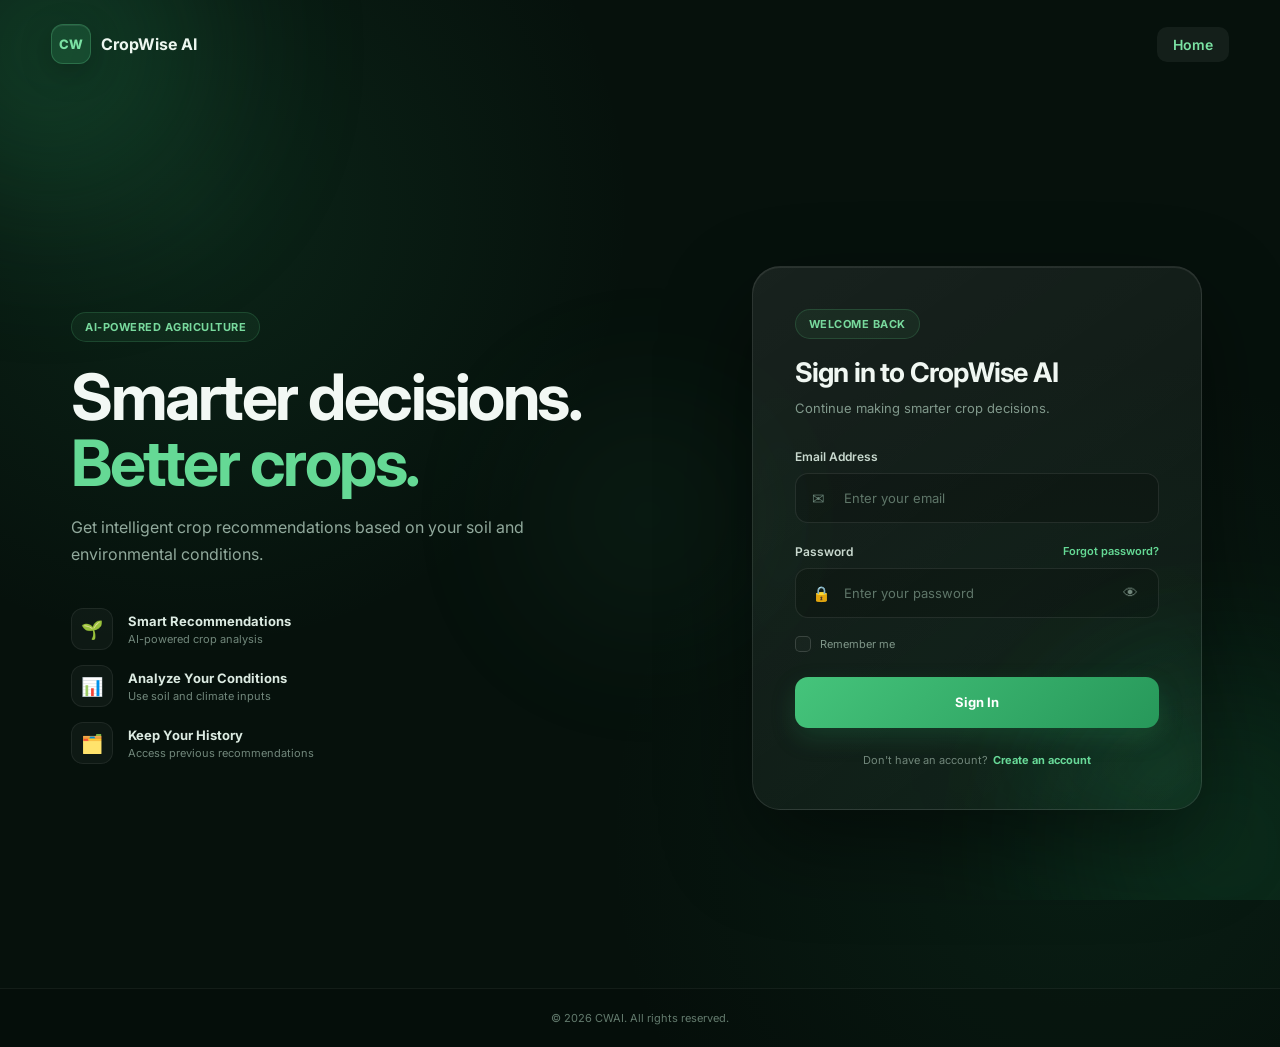
==== frontend/login.html @ 913f3cd7 "Initial commit - CropWise AI" ====
<!DOCTYPE html>
<html lang="en">
<head>
    <meta charset="UTF-8">
    <meta name="viewport" content="width=device-width, initial-scale=1.0">

    <title>Login | CropWise AI</title>

    <link rel="stylesheet" href="css/style.css">
    <link rel="stylesheet" href="css/auth.css">
</head>

<body class="auth-page">

    <!-- Background Effects -->
    <div class="auth-background">
        <div class="auth-glow glow-one"></div>
        <div class="auth-glow glow-two"></div>
        <div class="auth-glow glow-three"></div>
    </div>


    <!-- Header -->
    <header class="auth-navbar">

        <a href="index.html" class="auth-nav-logo">
            <span class="logo-mark">CW</span>
            <span>CropWise AI</span>
        </a>

        <nav class="auth-nav-links">
            <a href="index.html" class="active">Home</a>
        </nav>

    </header>


    <!-- Main Authentication Area -->
    <main class="auth-container">

        <!-- Left Information -->
        <section class="auth-info">

            <div class="auth-info-content">

                <span class="auth-badge">
                    AI-Powered Agriculture
                </span>

                <h1>
                    Smarter decisions.
                    <span>Better crops.</span>
                </h1>

                <p>
                    Get intelligent crop recommendations based on your
                    soil and environmental conditions.
                </p>


                <!-- Highlights -->
                <div class="auth-highlights">

                    <div class="highlight-item">

                        <span class="highlight-icon">🌱</span>

                        <div>
                            <strong>Smart Recommendations</strong>
                            <small>AI-powered crop analysis</small>
                        </div>

                    </div>


                    <div class="highlight-item">

                        <span class="highlight-icon">📊</span>

                        <div>
                            <strong>Analyze Your Conditions</strong>
                            <small>Use soil and climate inputs</small>
                        </div>

                    </div>


                    <div class="highlight-item">

                        <span class="highlight-icon">🗂️</span>

                        <div>
                            <strong>Keep Your History</strong>
                            <small>Access previous recommendations</small>
                        </div>

                    </div>

                </div>

            </div>

        </section>


        <!-- Login Card -->
        <section class="auth-card-wrapper">

            <div class="auth-card">

                <!-- Card Header -->
                <div class="auth-card-header">

                    <div class="mobile-logo">
                        <span class="logo-mark">CW</span>
                    </div>

                    <span class="form-badge">
                        Welcome Back
                    </span>

                    <h2>
                        Sign in to CropWise AI
                    </h2>

                    <p>
                        Continue making smarter crop decisions.
                    </p>

                </div>


                <!-- Login Form -->
                <form id="loginForm" class="auth-form">

                    <!-- Email -->
                    <div class="form-group">

                        <label for="email">
                            Email Address
                        </label>

                        <div class="input-wrapper">

                            <span class="input-icon">✉</span>

                            <input
                                type="email"
                                id="email"
                                name="email"
                                placeholder="Enter your email"
                                autocomplete="email"
                                required
                            >

                        </div>

                    </div>


                    <!-- Password -->
                    <div class="form-group">

                        <div class="label-row">

                            <label for="password">
                                Password
                            </label>

                            <a href="#" class="forgot-link">
                                Forgot password?
                            </a>

                        </div>

                        <div class="input-wrapper">

                            <span class="input-icon">🔒</span>

                            <input
                                type="password"
                                id="password"
                                name="password"
                                placeholder="Enter your password"
                                autocomplete="current-password"
                                required
                            >

                            <!-- Show / Hide Password -->
                            <button
                                type="button"
                                class="password-toggle"
                                id="togglePassword"
                                aria-label="Show password"
                                title="Show password"
                            >
                                👁
                            </button>

                        </div>

                    </div>


                    <!-- Remember Me -->
                    <div class="form-options">

                        <label class="remember-me">

                            <input
                                type="checkbox"
                                id="rememberMe"
                            >

                            <span class="custom-checkbox"></span>

                            <span>Remember me</span>

                        </label>

                    </div>


                    <!-- Login Error -->
                    <div
                        id="loginError"
                        class="form-message error-message"
                        hidden
                    ></div>


                    <!-- Sign In -->
                    <button
                        type="submit"
                        class="auth-submit"
                        id="loginButton"
                    >
                        <span class="button-text">
                            Sign In
                        </span>

                        <span
                            class="button-loader"
                            hidden
                        ></span>
                    </button>

                </form>


                <!-- Register -->
                <div class="auth-switch">

                    <span>
                        Don't have an account?
                    </span>

                    <a href="register.html">
                        Create an account
                    </a>

                </div>

            </div>

        </section>

    </main>


    <!-- Website Footer -->
    <footer class="site-footer">
        <p>© 2026 CWAI. All rights reserved.</p>
    </footer>


    <!-- JavaScript -->
    <script src="js/config.js"></script>
    <script src="js/api.js"></script>
    <script src="js/utils.js"></script>
    <script src="js/login.js"></script>

</body>
</html>
---- frontend/css/style.css ----
@import url('https://fonts.googleapis.com/css2?family=Inter:wght@400;500;600;700;800&display=swap');

:root {
    --bg: #050b08;
    --bg-soft: #09120d;

    --glass: rgba(255, 255, 255, 0.045);
    --glass-hover: rgba(255, 255, 255, 0.075);
    --glass-border: rgba(255, 255, 255, 0.09);

    --text: #f1f7f3;
    --muted: #94a39a;
    --muted-light: #b7c3bb;

    --green: #57e88d;
    --green-bright: #70f3a0;
    --green-dark: #20b968;
    --green-soft: rgba(87, 232, 141, 0.10);

    --radius: 24px;
}


/* ================= RESET ================= */

* {
    margin: 0;
    padding: 0;
    box-sizing: border-box;
}

html {
    scroll-behavior: smooth;
}

body {
    font-family: "Inter", sans-serif;
    background:
        radial-gradient(
            circle at 10% 10%,
            rgba(55, 190, 105, 0.08),
            transparent 28%
        ),
        radial-gradient(
            circle at 90% 25%,
            rgba(53, 111, 255, 0.035),
            transparent 28%
        ),
        linear-gradient(
            180deg,
            #050b08 0%,
            #07100b 50%,
            #050b08 100%
        );

    color: var(--text);
    min-height: 100vh;
    overflow-x: hidden;
}

a {
    text-decoration: none;
    color: inherit;
}

button,
input,
textarea,
select {
    font-family: inherit;
}


/* ================= BACKGROUND ================= */

.background-glow {
    position: fixed;

    width: 500px;
    height: 500px;

    border-radius: 50%;

    filter: blur(140px);

    opacity: 0.11;

    pointer-events: none;

    z-index: -1;
}

.glow-one {
    background: var(--green);

    top: -250px;
    left: -200px;
}

.glow-two {
    background: #236cff;

    right: -250px;
    bottom: -300px;
}


/* ================= NAVBAR ================= */

.navbar {
    width: min(1250px, calc(100% - 40px));

    margin: 20px auto;

    padding: 13px 16px;

    display: flex;
    align-items: center;
    justify-content: space-between;

    border: 1px solid var(--glass-border);
    border-radius: 18px;

    background: rgba(255, 255, 255, 0.035);

    backdrop-filter: blur(24px);
    -webkit-backdrop-filter: blur(24px);

    position: sticky;
    top: 15px;

    z-index: 100;
}

.brand {
    display: flex;
    align-items: center;
    gap: 10px;

    flex-shrink: 0;
}

.brand-icon {
    width: 38px;
    height: 38px;

    display: grid;
    place-items: center;

    border-radius: 12px;

    background:
        linear-gradient(
            135deg,
            var(--green-bright),
            var(--green-dark)
        );

    color: #041008;

    font-size: 11px;
    font-weight: 800;

    box-shadow:
        0 0 25px rgba(87, 232, 141, 0.15);
}

.brand-text {
    display: flex;
    align-items: baseline;
    gap: 4px;

    font-size: 15px;
    font-weight: 700;
}

.brand-text small {
    color: var(--green);

    font-size: 10px;
}

.nav-links {
    display: flex;
    align-items: center;
    gap: 24px;
}

.nav-links a {
    color: var(--muted);

    font-size: 14px;
    font-weight: 600;

    transition: 0.25s;
}

.nav-links a:hover {
    color: var(--text);
}

.nav-actions {
    display: flex;
    align-items: center;
    gap: 8px;
}
.nav-links {
    display: flex;
    align-items: center;
    gap: 28px;
}

/* ================= BUTTONS ================= */

.btn {
    display: inline-flex;
    align-items: center;
    justify-content: center;
    gap: 8px;

    padding: 11px 17px;

    border-radius: 12px;

    font-size: 12px;
    font-weight: 600;

    transition:
        transform 0.25s ease,
        box-shadow 0.25s ease,
        background 0.25s ease;
}

.btn:hover {
    transform: translateY(-2px);
}

.btn-primary {
    color: #041008;

    background:
        linear-gradient(
            135deg,
            var(--green-bright),
            var(--green-dark)
        );

    box-shadow:
        0 12px 35px rgba(87, 232, 141, 0.13);
}

.btn-primary:hover {
    box-shadow:
        0 16px 45px rgba(87, 232, 141, 0.23);
}

.btn-outline,
.btn-glass {
    border: 1px solid var(--glass-border);

    background: rgba(255, 255, 255, 0.035);
}

.btn-outline:hover,
.btn-glass:hover {
    background: rgba(255, 255, 255, 0.075);
}

.btn-large {
    padding: 14px 20px;
}


/* ================= HERO ================= */

.hero {
    width: min(1250px, calc(100% - 40px));

    min-height: 720px;

    margin: 0 auto;

    display: grid;

    grid-template-columns: 1fr 0.9fr;

    align-items: center;

    gap: 70px;
}

.hero-content {
    padding: 70px 0;
}

.badge {
    display: inline-flex;
    align-items: center;
    gap: 9px;

    padding: 8px 13px;

    border: 1px solid rgba(87, 232, 141, 0.18);

    background: var(--green-soft);

    border-radius: 50px;

    color: #bce8cb;

    font-size: 10px;
    font-weight: 600;

    margin-bottom: 25px;
}

.badge-dot,
.status-dot {
    width: 7px;
    height: 7px;

    border-radius: 50%;

    background: var(--green);

    box-shadow:
        0 0 13px var(--green);
}

.hero h1 {
    max-width: 730px;

    font-size: clamp(48px, 6vw, 76px);

    line-height: 0.99;

    letter-spacing: -4px;

    font-weight: 800;
}

.hero h1 span {
    display: block;

    color: var(--green);
}

.hero-description {
    max-width: 600px;

    margin-top: 27px;

    color: var(--muted);

    font-size: 15px;

    line-height: 1.8;
}

.hero-actions {
    display: flex;
    gap: 12px;

    margin-top: 31px;
}

.hero-trust {
    display: flex;
    align-items: center;
    gap: 28px;

    margin-top: 45px;
}

.trust-item {
    display: flex;
    align-items: center;
    gap: 9px;
}

.trust-icon {
    width: 31px;
    height: 31px;

    display: grid;
    place-items: center;

    border-radius: 10px;

    background: var(--green-soft);

    color: var(--green);

    font-size: 13px;
}

.trust-item strong,
.trust-item small {
    display: block;
}

.trust-item strong {
    font-size: 10px;
}

.trust-item small {
    margin-top: 3px;

    color: var(--muted);

    font-size: 8px;
}


/* ================= HERO VISUAL ================= */

.hero-visual {
    min-height: 520px;

    display: grid;
    place-items: center;

    position: relative;
}

.prediction-card {
    width: min(455px, 100%);

    padding: 27px;

    border: 1px solid rgba(255, 255, 255, 0.12);

    border-radius: 29px;

    background:
        linear-gradient(
            145deg,
            rgba(255, 255, 255, 0.09),
            rgba(255, 255, 255, 0.025)
        );

    backdrop-filter: blur(30px);
    -webkit-backdrop-filter: blur(30px);

    box-shadow:
        0 35px 100px rgba(0, 0, 0, 0.35),
        inset 0 1px 0 rgba(255, 255, 255, 0.08);

    position: relative;

    z-index: 3;
}

.card-top {
    display: flex;
    justify-content: space-between;
    align-items: flex-start;
}

.card-label {
    color: var(--green);

    font-size: 9px;
    font-weight: 700;

    letter-spacing: 1.4px;
}

.card-top h3 {
    margin-top: 7px;

    font-size: 17px;
}

.ai-icon {
    width: 40px;
    height: 40px;

    display: grid;
    place-items: center;

    border-radius: 13px;

    background: var(--green-soft);

    color: var(--green);

    font-size: 18px;
}


/* ANALYSIS STATUS */

.analysis-status {
    display: flex;
    align-items: center;
    gap: 13px;

    margin-top: 28px;

    padding: 15px;

    border: 1px solid var(--glass-border);

    border-radius: 16px;

    background: rgba(0, 0, 0, 0.13);
}

.status-ring {
    width: 43px;
    height: 43px;

    display: grid;
    place-items: center;

    border-radius: 50%;

    border: 1px solid rgba(87, 232, 141, 0.35);

    color: var(--green);

    font-size: 9px;
    font-weight: 700;

    box-shadow:
        0 0 20px rgba(87, 232, 141, 0.08);
}

.analysis-status strong,
.analysis-status span {
    display: block;
}

.analysis-status strong {
    font-size: 11px;
}

.analysis-status span {
    margin-top: 4px;

    color: var(--muted);

    font-size: 8px;
}


/* ANALYSIS BARS */

.analysis-bars {
    margin-top: 15px;
}

.analysis-row {
    margin-top: 11px;
}

.analysis-row > div:first-child {
    display: flex;
    justify-content: space-between;
    margin-bottom: 6px;
}

.analysis-row span {
    color: var(--muted);
    font-size: 8px;
}

.analysis-row strong {
    color: var(--muted-light);
    font-size: 8px;
}

.analysis-progress {
    width: 100%;
    height: 4px;

    overflow: hidden;

    border-radius: 10px;

    background: rgba(255, 255, 255, 0.06);
}

.analysis-progress span {
    display: block;

    height: 100%;

    border-radius: inherit;

    background:
        linear-gradient(
            90deg,
            var(--green-dark),
            var(--green-bright)
        );
}


/* RECOMMENDATION */

.recommendation-preview {
    margin-top: 20px;

    padding: 18px;

    border: 1px solid rgba(87, 232, 141, 0.13);

    border-radius: 18px;

    background:
        linear-gradient(
            135deg,
            rgba(87, 232, 141, 0.07),
            rgba(255, 255, 255, 0.025)
        );
}

.preview-label {
    color: var(--muted);

    font-size: 8px;
    text-transform: uppercase;

    letter-spacing: 1px;
}

.preview-main {
    display: grid;

    grid-template-columns: auto 1fr auto;

    align-items: center;

    gap: 13px;

    margin-top: 12px;
}

.crop-symbol {
    width: 48px;
    height: 48px;

    display: grid;
    place-items: center;

    border-radius: 14px;

    background: rgba(87, 232, 141, 0.09);

    font-size: 23px;
}

.preview-main span {
    color: var(--muted);

    font-size: 8px;
}

.preview-main h2 {
    margin-top: 4px;

    font-size: 21px;
}

.confidence {
    text-align: right;
}

.confidence strong {
    display: block;

    color: var(--green);

    font-size: 12px;
}

.confidence span {
    font-size: 8px;
}

.prediction-footer {
    display: flex;
    align-items: center;
    gap: 8px;

    margin-top: 18px;

    color: var(--muted);

    font-size: 8px;
}


/* ORBS */

.orb {
    position: absolute;

    border-radius: 50%;

    border: 1px solid rgba(87, 232, 141, 0.10);
}

.orb-one {
    width: 370px;
    height: 370px;

    background: rgba(87, 232, 141, 0.025);
}

.orb-two {
    width: 260px;
    height: 260px;

    background: rgba(87, 232, 141, 0.02);

    transform: translate(110px, 90px);
}


/* ================= VALUE STRIP ================= */

.value-strip {
    width: min(1250px, calc(100% - 40px));

    margin: 10px auto 100px;

    padding: 22px;

    display: grid;

    grid-template-columns: repeat(3, 1fr);

    gap: 10px;

    border: 1px solid var(--glass-border);

    border-radius: 23px;

    background: var(--glass);

    backdrop-filter: blur(20px);
}

.value-item {
    display: flex;
    align-items: center;
    gap: 13px;

    padding: 8px 15px;
}

.value-icon {
    font-size: 21px;
}

.value-item strong,
.value-item small {
    display: block;
}

.value-item strong {
    font-size: 11px;
}

.value-item small {
    margin-top: 4px;

    color: var(--muted);

    font-size: 8px;
    line-height: 1.5;
}


/* ================= SECTIONS ================= */

.section {
    width: min(1150px, calc(100% - 40px));

    margin: 120px auto;
}

.section-heading {
    max-width: 720px;

    margin-bottom: 45px;
}

.section-heading.centered {
    margin-left: auto;
    margin-right: auto;

    text-align: center;
}

.section-tag {
    color: var(--green);

    font-size: 9px;
    font-weight: 700;

    letter-spacing: 1.8px;
}

.section-heading h2,
.problem-content h2,
.why-content h2 {
    margin-top: 13px;

    font-size: clamp(32px, 4vw, 49px);

    line-height: 1.08;

    letter-spacing: -2.4px;
}

.section-heading h2 span,
.problem-content h2 span,
.why-content h2 span,
.about-content h2 span,
.final-cta h2 span {
    color: var(--green);
}

.section-heading p {
    margin-top: 16px;

    color: var(--muted);

    font-size: 13px;

    line-height: 1.75;
}


/* ================= PROBLEM ================= */

.problem-section {
    display: grid;

    grid-template-columns: 1fr 0.85fr;

    align-items: center;

    gap: 90px;
}

.problem-content p {
    max-width: 600px;

    margin-top: 18px;

    color: var(--muted);

    font-size: 13px;

    line-height: 1.8;
}

.problem-card {
    padding: 12px;

    border: 1px solid var(--glass-border);

    border-radius: 25px;

    background: var(--glass);

    backdrop-filter: blur(20px);
}

.factor {
    display: flex;
    align-items: center;
    gap: 15px;

    padding: 17px;

    border-radius: 16px;

    transition: 0.25s;
}

.factor:hover {
    background: rgba(255, 255, 255, 0.045);
}

.factor > span {
    width: 38px;
    height: 38px;

    display: grid;
    place-items: center;

    border-radius: 11px;

    background: var(--green-soft);

    color: var(--green);

    font-size: 9px;
    font-weight: 700;
}

.factor strong,
.factor small {
    display: block;
}

.factor strong {
    font-size: 11px;
}

.factor small {
    margin-top: 4px;

    color: var(--muted);

    font-size: 8px;
}


/* ================= FEATURES ================= */

.features-grid {
    display: grid;

    grid-template-columns: repeat(3, 1fr);

    gap: 13px;
}

.feature-card {
    padding: 27px;

    min-height: 255px;

    display: flex;
    flex-direction: column;

    border: 1px solid var(--glass-border);

    border-radius: var(--radius);

    background: var(--glass);

    backdrop-filter: blur(20px);

    transition:
        transform 0.3s,
        border-color 0.3s,
        background 0.3s;
}

.feature-card:hover {
    transform: translateY(-7px);

    border-color: rgba(87, 232, 141, 0.20);

    background: var(--glass-hover);
}

.feature-icon {
    width: 45px;
    height: 45px;

    display: grid;
    place-items: center;

    border-radius: 14px;

    background: var(--green-soft);

    color: var(--green);

    font-size: 18px;

    margin-bottom: 23px;
}

.feature-card h3 {
    font-size: 14px;
}

.feature-card p {
    margin-top: 10px;

    color: var(--muted);

    font-size: 11px;

    line-height: 1.7;
}

.feature-link {
    margin-top: auto;
    padding-top: 20px;

    color: var(--green);

    font-size: 9px;
    font-weight: 600;
}


/* ================= WORKFLOW ================= */

.workflow {
    padding: 28px;

    border: 1px solid var(--glass-border);

    border-radius: 27px;

    background: var(--glass);

    backdrop-filter: blur(20px);
}

.workflow-step {
    display: flex;
    align-items: center;
    gap: 20px;

    padding: 17px;
}

.step-number {
    min-width: 51px;
    height: 51px;

    display: grid;
    place-items: center;

    border-radius: 15px;

    background: var(--green-soft);

    color: var(--green);

    font-size: 10px;
    font-weight: 700;
}

.workflow-step h3 {
    font-size: 13px;
}

.workflow-step p {
    margin-top: 5px;

    color: var(--muted);

    font-size: 10px;
}

.workflow-line {
    width: 1px;
    height: 24px;

    margin-left: 42px;

    background: rgba(87, 232, 141, 0.15);
}


/* ================= WHY CROPWISE ================= */

.why-section {
    display: grid;

    grid-template-columns: 0.9fr 1fr;

    align-items: center;

    gap: 80px;
}

.why-visual {
    min-height: 440px;

    position: relative;

    display: grid;

    place-items: center;
}

.why-center {
    width: 210px;
    height: 210px;

    display: flex;
    flex-direction: column;

    align-items: center;
    justify-content: center;

    border-radius: 50%;

    border: 1px solid rgba(87, 232, 141, 0.16);

    background:
        radial-gradient(
            circle,
            rgba(87, 232, 141, 0.08),
            rgba(255, 255, 255, 0.02)
        );

    box-shadow:
        0 0 80px rgba(87, 232, 141, 0.06);
}

.center-logo {
    width: 70px;
    height: 70px;

    display: grid;
    place-items: center;

    border-radius: 22px;

    background:
        linear-gradient(
            135deg,
            var(--green-bright),
            var(--green-dark)
        );

    color: #041008;

    font-size: 17px;
    font-weight: 800;
}

.why-center > span {
    margin-top: 13px;

    color: var(--muted);

    font-size: 8px;
    letter-spacing: 2px;
}

.center-orbit {
    position: absolute;

    width: 300px;
    height: 300px;

    border-radius: 50%;

    border: 1px dashed rgba(87, 232, 141, 0.12);
}

.floating-card {
    position: absolute;

    display: flex;
    align-items: center;
    gap: 10px;

    padding: 13px;

    border: 1px solid var(--glass-border);

    border-radius: 15px;

    background: rgba(255, 255, 255, 0.045);

    backdrop-filter: blur(20px);
}

.floating-card > span {
    width: 31px;
    height: 31px;

    display: grid;
    place-items: center;

    border-radius: 10px;

    background: var(--green-soft);

    color: var(--green);

    font-size: 12px;
}

.floating-card strong,
.floating-card small {
    display: block;
}

.floating-card strong {
    font-size: 9px;
}

.floating-card small {
    margin-top: 3px;

    color: var(--muted);

    font-size: 7px;
}

.card-a {
    top: 35px;
    left: 0;
}

.card-b {
    right: 0;
    bottom: 45px;
}

.why-content > p {
    max-width: 560px;

    margin-top: 18px;

    color: var(--muted);

    font-size: 13px;

    line-height: 1.8;
}

.why-list {
    margin-top: 30px;
}

.why-item {
    display: flex;

    gap: 13px;

    margin-top: 20px;
}

.why-check {
    width: 24px;
    height: 24px;

    flex-shrink: 0;

    display: grid;
    place-items: center;

    border-radius: 8px;

    background: var(--green-soft);

    color: var(--green);

    font-size: 10px;
}

.why-item strong {
    font-size: 11px;
}

.why-item p {
    margin-top: 5px;

    color: var(--muted);

    font-size: 9px;

    line-height: 1.6;
}


/* ================= CROP SECTION ================= */

.crop-cloud {
    display: flex;

    flex-wrap: wrap;

    justify-content: center;

    gap: 10px;

    max-width: 900px;

    margin: auto;
}

.crop-cloud span {
    padding: 12px 17px;

    border: 1px solid var(--glass-border);

    border-radius: 50px;

    background: var(--glass);

    color: var(--muted-light);

    font-size: 10px;

    transition: 0.25s;
}

.crop-cloud span:hover {
    color: var(--green);

    border-color: rgba(87, 232, 141, 0.25);

    background: var(--green-soft);

    transform: translateY(-2px);
}


/* ================= ABOUT ================= */

.about-section {
    width: min(1150px, calc(100% - 40px));

    margin: 130px auto;
}

.about-card {
    display: flex;

    align-items: center;

    justify-content: space-between;

    gap: 50px;

    padding: 50px;

    border: 1px solid var(--glass-border);

    border-radius: 30px;

    background:
        radial-gradient(
            circle at 80% 50%,
            rgba(87, 232, 141, 0.08),
            transparent 35%
        ),
        var(--glass);

    backdrop-filter: blur(25px);
}

.about-content {
    max-width: 750px;
}

.about-content h2 {
    margin-top: 12px;

    font-size: clamp(30px, 4vw, 45px);

    line-height: 1.1;

    letter-spacing: -2px;
}

.about-content p {
    margin-top: 17px;

    color: var(--muted);

    font-size: 12px;

    line-height: 1.8;
}

.about-actions {
    display: flex;

    flex-direction: column;

    align-items: center;

    gap: 13px;

    flex-shrink: 0;
}

.text-link {
    color: var(--muted);

    font-size: 9px;

    transition: 0.25s;
}

.text-link:hover {
    color: var(--green);
}


/* ================= FINAL CTA ================= */

.final-cta {
    width: min(1000px, calc(100% - 40px));

    margin: 140px auto 120px;

    padding: 75px 40px;

    text-align: center;

    border: 1px solid rgba(87, 232, 141, 0.13);

    border-radius: 32px;

    background:
        radial-gradient(
            circle at 50% 0%,
            rgba(87, 232, 141, 0.12),
            transparent 45%
        ),
        rgba(255, 255, 255, 0.035);

    position: relative;

    overflow: hidden;
}

.final-cta h2 {
    max-width: 750px;

    margin: 15px auto 0;

    font-size: clamp(35px, 5vw, 54px);

    line-height: 1.05;

    letter-spacing: -2.5px;
}

.final-cta p {
    max-width: 550px;

    margin: 18px auto 28px;

    color: var(--muted);

    font-size: 12px;

    line-height: 1.7;
}


/* ================= FOOTER ================= */

.footer {
    width: min(1250px, calc(100% - 40px));

    margin: auto;

    padding: 35px 0 45px;

    border-top: 1px solid var(--glass-border);

    display: grid;

    grid-template-columns: 1fr auto 1fr;

    align-items: center;

    gap: 25px;
}

.footer-brand {
    display: flex;

    align-items: center;

    gap: 10px;
}

.footer-brand strong,
.footer-brand span {
    display: block;
}

.footer-brand strong {
    font-size: 12px;
}

.footer-brand span {
    margin-top: 3px;

    color: var(--muted);

    font-size: 8px;
}

.footer-links {
    display: flex;

    gap: 20px;
}

.footer-links a {
    color: var(--muted);

    font-size: 9px;

    transition: 0.25s;
}

.footer-links a:hover {
    color: var(--green);
}

.footer > p {
    text-align: right;

    color: var(--muted);

    font-size: 8px;
}


/* ================= RESPONSIVE ================= */

@media (max-width: 1050px) {

    .nav-links {
        gap: 13px;
    }

    .hero {
        gap: 35px;
    }

    .hero h1 {
        font-size: 58px;
    }

    .features-grid {
        grid-template-columns: repeat(2, 1fr);
    }

    .why-section,
    .problem-section {
        gap: 45px;
    }

}


@media (max-width: 850px) {

    .nav-links {
        display: none;
    }

    .hero,
    .problem-section,
    .why-section {
        grid-template-columns: 1fr;
    }

    .hero {
        padding-top: 50px;
    }

    .hero-content {
        padding: 30px 0 10px;
    }

    .hero-visual {
        min-height: 480px;
    }

    .problem-card {
        max-width: 600px;
    }

    .why-visual {
        order: 2;
    }

    .why-content {
        order: 1;
    }

    .about-card {
        flex-direction: column;
        align-items: flex-start;
    }

    .footer {
        grid-template-columns: 1fr;
    }

    .footer-links {
        flex-wrap: wrap;
    }

    .footer > p {
        text-align: left;
    }

}


@media (max-width: 600px) {

    .navbar {
        width: calc(100% - 24px);
    }

    .nav-actions .btn-outline {
        display: none;
    }

    .hero,
    .section,
    .about-section,
    .value-strip,
    .final-cta {
        width: calc(100% - 24px);
    }

    .hero {
        min-height: auto;
    }

    .hero h1 {
        font-size: 47px;

        letter-spacing: -2.5px;
    }

    .hero-actions {
        flex-direction: column;
    }

    .hero-actions .btn {
        width: 100%;
    }

    .hero-trust {
        flex-direction: column;

        align-items: flex-start;

        gap: 14px;
    }

    .value-strip {
        grid-template-columns: 1fr;

        margin-top: 60px;
    }

    .features-grid {
        grid-template-columns: 1fr;
    }

    .prediction-card {
        padding: 20px;
    }

    .preview-main {
        grid-template-columns: auto 1fr;
    }

    .confidence {
        grid-column: 2;

        text-align: left;
    }

    .workflow {
        padding: 15px;
    }

    .about-card {
        padding: 30px;
    }

    .final-cta {
        padding: 55px 25px;
    }

    .footer {
        width: calc(100% - 24px);
    }

}
/* =========================================
   Website Footer
   ========================================= */

.site-footer {
    width: 100%;
    padding: 22px 20px;

    text-align: center;

    color: #637a6d;
    font-size: 11px;

    border-top: 1px solid rgba(255, 255, 255, 0.06);

    background: rgba(0, 0, 0, 0.12);
}

.site-footer p {
    margin: 0;
}
/* =========================================================
   GLOBAL SMOOTH EXPERIENCE
   CropWise AI
   ========================================================= */

/* Smooth scrolling */
html {
    scroll-behavior: smooth;
}

/* Prevent horizontal overflow caused by animations */
html,
body {
    overflow-x: hidden;
}

/* =========================================================
   PAGE TRANSITION
   ========================================================= */

/* =========================================
   GLOBAL PAGE TRANSITION
   ========================================= */

body {
    animation: pageFadeIn 0.55s ease-out both;
}

@keyframes pageFadeIn {
    from {
        opacity: 0;
    }

    to {
        opacity: 1;
    }
}


/* =========================================
   LANDING PAGE FIXED NAVBAR
   ========================================= */

body.landing-page .navbar {
    position: fixed !important;
    top: 0 !important;
    left: 0 !important;
    right: 0 !important;

    width: 100% !important;
    max-width: none !important;

    margin: 0 !important;

    z-index: 999999 !important;

    transform: none !important;
}


/* Keep hero content below fixed navbar */

body.landing-page main {
    position: relative;
}


/* =========================================
   MOBILE
   ========================================= */

@media (max-width: 900px) {
    body.landing-page .navbar {
        position: fixed !important;
        top: 0 !important;
        left: 0 !important;
        right: 0 !important;
    }
}

/* =========================================================
   NAVIGATION LINKS
   ========================================================= */

a {
    transition:
        color 0.25s ease,
        background-color 0.25s ease,
        border-color 0.25s ease,
        box-shadow 0.25s ease,
        transform 0.25s ease;
}

/* =========================================================
   BUTTONS
   ========================================================= */

button,
.btn,
.button,
.cta-button,
.dashboard-logout,
.auth-button,
.mobile-menu-button {
    transition:
        transform 0.22s ease,
        box-shadow 0.25s ease,
        background-color 0.25s ease,
        border-color 0.25s ease,
        opacity 0.25s ease;
}

button:hover,
.btn:hover,
.button:hover,
.cta-button:hover,
.auth-button:hover {
    transform: translateY(-2px);
}

button:active,
.btn:active,
.button:active,
.cta-button:active,
.auth-button:active {
    transform: translateY(0) scale(0.97);
}

/* =========================================================
   CARDS / GLASS PANELS
   ========================================================= */

.glass-card,
.feature-card,
.info-card,
.summary-card,
.history-card,
.profile-card,
.auth-card,
.result-card,
.recommend-card {
    transition:
        transform 0.35s ease,
        box-shadow 0.35s ease,
        border-color 0.35s ease,
        background-color 0.35s ease;
}

/* =========================================================
   FORM INPUTS
   ========================================================= */

input,
textarea,
select {
    transition:
        border-color 0.25s ease,
        box-shadow 0.25s ease,
        background-color 0.25s ease,
        transform 0.2s ease;
}

input:focus,
textarea:focus,
select:focus {
    transform: translateY(-1px);
}

/* =========================================================
   IMAGES
   ========================================================= */

img {
    transition:
        opacity 0.35s ease,
        transform 0.35s ease;
}

/* =========================================================
   NAVBAR
   ========================================================= */

.auth-navbar,
.dashboard-navbar {
    transition:
        background-color 0.3s ease,
        border-color 0.3s ease,
        box-shadow 0.3s ease;
}

/* =========================================================
   SECTIONS
   ========================================================= */

section {
    scroll-margin-top: 90px;
}

/* =========================================================
   SELECTION
   ========================================================= */

::selection {
    background: rgba(92, 180, 120, 0.28);
    color: #ffffff;
}

/* =========================================================
   REDUCED MOTION
   ========================================================= */

@media (prefers-reduced-motion: reduce) {
    html {
        scroll-behavior: auto;
    }

    *,
    *::before,
    *::after {
        animation-duration: 0.01ms !important;
        animation-iteration-count: 1 !important;
        transition-duration: 0.01ms !important;
        scroll-behavior: auto !important;
    }
}
/* =========================================================
   PAGE EXIT TRANSITION
   ========================================================= */

body.page-leaving {
    animation: pageFadeOut 0.22s ease-in forwards;
}

@keyframes pageFadeOut {
    to {
        opacity: 0;
    }
}
/* =========================================================
   INDEX / LANDING PAGE - FINAL OVERRIDES
   ========================================================= */

/* Keep landing-page navbar visible while scrolling */
body.landing-page .navbar {
    position: fixed;
    top: 0;
    left: 0;
    right: 0;
    z-index: 9999;
}

/* Prevent hero content from hiding underneath fixed navbar */
body.landing-page {
    padding-top: 0;
}

/* =========================================================
   LANDING PAGE TYPOGRAPHY
   ========================================================= */

/* Main hero heading */
body.landing-page .hero h1 {
    font-size: clamp(42px, 5vw, 72px);
    line-height: 1.08;
    letter-spacing: -1.5px;
}

/* Hero description */
body.landing-page .hero p {
    font-size: 19px;
    line-height: 1.75;
}

/* Section eyebrow text */
body.landing-page .section-eyebrow {
    font-size: 14px;
    letter-spacing: 2px;
}

/* Section headings */
body.landing-page section h2 {
    font-size: clamp(34px, 4vw, 52px);
    line-height: 1.15;
}

/* Section descriptions */
body.landing-page section > .container > p,
body.landing-page .section-description {
    font-size: 18px;
    line-height: 1.75;
}

/* Feature card headings */
body.landing-page .feature-card h3 {
    font-size: 21px;
}

/* Feature card text */
body.landing-page .feature-card p {
    font-size: 16px;
    line-height: 1.7;
}

/* Workflow / how-it-works text */
body.landing-page .step h3 {
    font-size: 21px;
}

body.landing-page .step p {
    font-size: 16px;
    line-height: 1.7;
}

/* General landing-page text */
body.landing-page {
    font-size: 16px;
}

/* Navbar text */
body.landing-page .nav-link {
    font-size: 15px;
    font-weight: 600;
}

/* CTA buttons */
body.landing-page .btn,
body.landing-page .cta-button {
    font-size: 16px;
}

/* =========================================================
   SMOOTH SCROLL
   ========================================================= */

html {
    scroll-behavior: smooth;
}

/* Sections stop below fixed navbar */
body.landing-page section {
    scroll-margin-top: 100px;
}

/* =========================================================
   LANDING PAGE NAVBAR GLASS EFFECT
   ========================================================= */

body.landing-page .navbar {
    backdrop-filter: blur(20px);
    -webkit-backdrop-filter: blur(20px);
    background: rgba(7, 18, 13, 0.78);
    border-bottom: 1px solid rgba(255, 255, 255, 0.08);
}

/* =========================================================
   MOBILE
   ========================================================= */

@media (max-width: 768px) {

    body.landing-page .hero h1 {
        font-size: 42px;
    }

    body.landing-page .hero p {
        font-size: 17px;
    }

    body.landing-page section h2 {
        font-size: 34px;
    }

    body.landing-page section > .container > p,
    body.landing-page .section-description {
        font-size: 16px;
    }
}

/* =========================================================
   ACCESSIBILITY
   ========================================================= */

@media (prefers-reduced-motion: reduce) {

    html {
        scroll-behavior: auto;
    }

    body.landing-page *,
    body.landing-page *::before,
    body.landing-page *::after {
        animation-duration: 0.01ms !important;
        transition-duration: 0.01ms !important;
    }
}
/* =========================================================
   INDEX NAVBAR - ALWAYS VISIBLE
   ========================================================= */

body.landing-page .navbar {
    position: fixed !important;
    top: 0 !important;
    left: 0 !important;
    right: 0 !important;
    width: 100% !important;
    z-index: 99999 !important;
}

/* Keep navbar contents visible above everything */
body.landing-page .navbar * {
    position: relative;
    z-index: 100000;
}

/* Give page sections enough space when jumping to them */
body.landing-page section {
    scroll-margin-top: 90px;
}
/* =========================================================
   CROPWISE AI - LANDING PAGE FIXED NAVBAR
   ========================================================= */

body.landing-page .navbar {
    position: fixed !important;
    top: 0 !important;
    left: 0 !important;
    right: 0 !important;

    width: 100% !important;
    height: auto !important;

    z-index: 999999 !important;

    display: flex !important;

    visibility: visible !important;
    opacity: 1 !important;

    transform: none !important;

    backdrop-filter: blur(20px);
    -webkit-backdrop-filter: blur(20px);
}

/* Keep navbar links clickable */
body.landing-page .navbar a {
    position: relative;
    z-index: 1000000;
    pointer-events: auto !important;
}

/* Make sure the main page starts behind the fixed navbar */
body.landing-page main {
    position: relative;
    z-index: 1;
}

/* Every section should stop below the navbar */
body.landing-page section {
    scroll-margin-top: 100px;
}

/* Home / hero section */
body.landing-page #home {
    scroll-margin-top: 100px;
}


/* =========================================================
   MOBILE FIX
   ========================================================= */

@media (max-width: 768px) {

    body.landing-page .navbar {
        position: fixed !important;
        top: 0 !important;
        left: 0 !important;
        right: 0 !important;

        width: 100% !important;

        z-index: 999999 !important;
    }

}
---- frontend/css/auth.css ----
/* =========================================
   CropWise AI - Authentication Pages
   ========================================= */
/* =========================================
   Authentication Navbar
   ========================================= */

.auth-navbar {
    position: relative;
    z-index: 10;

    width: min(1180px, 92%);
    margin: 0 auto;

    padding: 24px 0;

    display: flex;
    align-items: center;
    justify-content: space-between;
}

.auth-nav-logo {
    display: flex;
    align-items: center;
    gap: 10px;

    color: #edf7f0;
    text-decoration: none;

    font-size: 16px;
    font-weight: 700;
}

.auth-nav-logo .logo-mark {
    width: 40px;
    height: 40px;

    border-radius: 12px;
}

.auth-nav-links {
    display: flex;
    align-items: center;
}

.auth-nav-links a {
    color: #c6d8cc;

    font-size: 14px;
    font-weight: 600;

    text-decoration: none;

    padding: 9px 16px;

    border-radius: 10px;

    transition: 0.25s;
}

.auth-nav-links a:hover,
.auth-nav-links a.active {
    color: #7be3a4;
    background: rgba(255, 255, 255, 0.06);
}
.auth-page {
    min-height: 100vh;
    position: relative;
    overflow-x: hidden;
    background:
        radial-gradient(circle at 15% 20%, rgba(47, 168, 105, 0.13), transparent 32%),
        radial-gradient(circle at 85% 80%, rgba(32, 120, 76, 0.12), transparent 35%),
        #06110c;
}


/* Background */

.auth-background {
    position: fixed;
    inset: 0;
    pointer-events: none;
    overflow: hidden;
}

.auth-glow {
    position: absolute;
    border-radius: 50%;
    filter: blur(90px);
    opacity: 0.25;
}

.glow-one {
    width: 300px;
    height: 300px;
    background: #2fa869;
    top: -100px;
    left: -100px;
}

.glow-two {
    width: 350px;
    height: 350px;
    background: #17683e;
    right: -120px;
    bottom: -120px;
}

.glow-three {
    width: 220px;
    height: 220px;
    background: #58c98b;
    top: 45%;
    left: 42%;
    opacity: 0.08;
}


/* Main Layout */

.auth-container {
    width: min(1180px, 92%);
    min-height: 100vh;
    margin: auto;

    display: grid;
    grid-template-columns: 1fr 0.85fr;
    align-items: center;

    gap: 80px;
    padding: 50px 0;

    position: relative;
    z-index: 1;
}


/* Left Information */

.auth-info {
    padding: 20px;
}

.auth-logo {
    display: inline-flex;
    align-items: center;
    gap: 12px;

    text-decoration: none;
    color: #ffffff;

    margin-bottom: 80px;
}

.logo-mark {
    width: 45px;
    height: 45px;

    display: grid;
    place-items: center;

    border-radius: 14px;

    background: rgba(64, 183, 116, 0.16);
    border: 1px solid rgba(104, 220, 151, 0.25);

    color: #7be3a4;

    font-size: 13px;
    font-weight: 800;

    box-shadow:
        inset 0 1px rgba(255,255,255,0.08),
        0 8px 30px rgba(0,0,0,0.25);
}

.auth-logo strong {
    display: block;
    font-size: 18px;
    letter-spacing: -0.3px;
}

.auth-logo small {
    display: block;
    margin-top: 3px;

    color: #7f998c;
    font-size: 11px;
}


.auth-info-content {
    max-width: 560px;
}

.auth-badge,
.form-badge {
    display: inline-flex;
    align-items: center;

    padding: 7px 13px;

    border-radius: 999px;

    background: rgba(74, 190, 120, 0.08);
    border: 1px solid rgba(93, 211, 139, 0.18);

    color: #78d99d;

    font-size: 11px;
    font-weight: 700;
    letter-spacing: 0.5px;
    text-transform: uppercase;
}


.auth-info h1 {
    margin: 22px 0 18px;

    font-size: clamp(42px, 5vw, 68px);
    line-height: 1.03;
    letter-spacing: -2.5px;

    color: #f2f8f4;
}

.auth-info h1 span {
    display: block;
    color: #65d995;
}

.auth-info-content > p {
    max-width: 500px;

    color: #91a99c;
    font-size: 16px;
    line-height: 1.7;

    margin-bottom: 40px;
}


/* Highlights */

.auth-highlights {
    display: flex;
    flex-direction: column;
    gap: 15px;
}

.highlight-item {
    display: flex;
    align-items: center;
    gap: 15px;

    width: fit-content;
}

.highlight-icon {
    width: 42px;
    height: 42px;

    display: grid;
    place-items: center;

    border-radius: 12px;

    background: rgba(255,255,255,0.035);
    border: 1px solid rgba(255,255,255,0.07);

    font-size: 18px;
}

.highlight-item strong {
    display: block;

    color: #dcebe2;
    font-size: 13px;
}

.highlight-item small {
    display: block;

    margin-top: 3px;

    color: #71877b;
    font-size: 11px;
}


/* Login Card */

.auth-card-wrapper {
    display: flex;
    justify-content: center;
}

.auth-card {
    width: 100%;
    max-width: 450px;

    padding: 42px;

    border-radius: 28px;

    background:
        linear-gradient(
            145deg,
            rgba(255,255,255,0.075),
            rgba(255,255,255,0.025)
        );

    border: 1px solid rgba(255,255,255,0.10);

    box-shadow:
        0 35px 90px rgba(0,0,0,0.45),
        inset 0 1px rgba(255,255,255,0.08);

    backdrop-filter: blur(25px);
    -webkit-backdrop-filter: blur(25px);
}


/* Card Header */

.auth-card-header {
    margin-bottom: 30px;
}

.auth-card-header h2 {
    margin: 18px 0 8px;

    color: #f0f7f2;

    font-size: 27px;
    line-height: 1.2;
    letter-spacing: -0.8px;
}

.auth-card-header p {
    color: #81998c;
    font-size: 13px;
    line-height: 1.6;
}

.mobile-logo {
    display: none;
}


/* Form */

.auth-form {
    display: flex;
    flex-direction: column;
    gap: 21px;
}

.form-group {
    display: flex;
    flex-direction: column;
    gap: 9px;
}

.form-group label {
    color: #c9d9cf;

    font-size: 12px;
    font-weight: 600;
}


.label-row {
    display: flex;
    justify-content: space-between;
    align-items: center;
}

.forgot-link {
    color: #65d995;

    font-size: 11px;
    font-weight: 600;

    text-decoration: none;
}

.forgot-link:hover {
    text-decoration: underline;
}


/* Inputs */

.input-wrapper {
    position: relative;
}

.input-wrapper input {
    width: 100%;
    height: 50px;

    padding: 0 48px;

    border-radius: 13px;

    border: 1px solid rgba(255,255,255,0.09);

    background: rgba(0,0,0,0.18);

    color: #edf7f0;

    outline: none;

    font-size: 13px;

    transition: 0.25s;
}

.input-wrapper input::placeholder {
    color: #5f7669;
}

.input-wrapper input:focus {
    border-color: rgba(89, 211, 136, 0.45);

    background: rgba(0,0,0,0.25);

    box-shadow:
        0 0 0 3px rgba(75, 194, 119, 0.08);
}

.input-icon {
    position: absolute;

    left: 17px;
    top: 50%;

    transform: translateY(-50%);

    color: #668174;

    font-size: 15px;

    pointer-events: none;
}


/* Password Toggle */

.password-toggle {
    position: absolute;

    right: 12px;
    top: 50%;

    transform: translateY(-50%);

    width: 32px;
    height: 32px;

    display: grid;
    place-items: center;

    border: none;
    border-radius: 8px;

    background: transparent;

    color: #71877b;

    cursor: pointer;

    font-size: 15px;

    transition: 0.2s;
}

.password-toggle:hover {
    background: rgba(255,255,255,0.06);
    color: #7be3a4;
}


/* Remember Me */

.form-options {
    margin-top: -3px;
}

.remember-me {
    display: inline-flex;
    align-items: center;
    gap: 9px;

    color: #7f9689;

    font-size: 11px;

    cursor: pointer;
}

.remember-me input {
    display: none;
}

.custom-checkbox {
    width: 16px;
    height: 16px;

    border-radius: 5px;

    border: 1px solid rgba(255,255,255,0.15);

    background: rgba(255,255,255,0.025);

    transition: 0.2s;
}

.remember-me input:checked + .custom-checkbox {
    background: #3bb873;
    border-color: #3bb873;

    box-shadow: 0 0 12px rgba(59,184,115,0.25);
}


/* Error */

.form-message {
    padding: 11px 13px;

    border-radius: 10px;

    font-size: 11px;
    line-height: 1.5;
}

.error-message {
    color: #ff9c9c;

    background: rgba(255, 70, 70, 0.07);

    border: 1px solid rgba(255, 70, 70, 0.15);
}


/* Submit Button */

.auth-submit {
    width: 100%;
    height: 51px;

    border: none;
    border-radius: 13px;

    background: linear-gradient(
        135deg,
        #45c47b,
        #27985a
    );

    color: #ffffff;

    font-size: 13px;
    font-weight: 700;

    cursor: pointer;

    box-shadow:
        0 10px 25px rgba(38, 152, 89, 0.22);

    transition: 0.25s;
}

.auth-submit:hover {
    transform: translateY(-2px);

    box-shadow:
        0 14px 30px rgba(38, 152, 89, 0.32);
}

.auth-submit:active {
    transform: translateY(0);
}

.auth-submit:disabled {
    opacity: 0.65;
    cursor: not-allowed;
}


/* Loader */

.button-loader {
    width: 17px;
    height: 17px;

    border: 2px solid rgba(255,255,255,0.35);
    border-top-color: #ffffff;

    border-radius: 50%;

    animation: spin 0.7s linear infinite;
}

.button-loader[hidden] {
    display: none !important;
}

@keyframes spin {
    to {
        transform: rotate(360deg);
    }
}


/* Register */

.auth-switch {
    display: flex;
    justify-content: center;
    align-items: center;
    gap: 5px;

    margin-top: 25px;

    color: #71877b;
    font-size: 11px;
}

.auth-switch a {
    color: #68d998;

    font-weight: 700;

    text-decoration: none;
}

.auth-switch a:hover {
    text-decoration: underline;
}


/* Back Home */

.back-home {
    display: flex;
    justify-content: center;
    align-items: center;
    gap: 7px;

    margin-top: 22px;

    color: #62786b;

    font-size: 11px;

    text-decoration: none;

    transition: 0.2s;
}

.back-home:hover {
    color: #8de3ac;
}

.back-home span {
    font-size: 14px;
}


/* Responsive */

@media (max-width: 900px) {

    .auth-container {
        grid-template-columns: 1fr;

        max-width: 520px;

        padding: 30px 0;
    }

    .auth-info {
        display: none;
    }

    .auth-card {
        padding: 35px 30px;
    }

    .mobile-logo {
        display: grid;
        place-items: center;

        margin-bottom: 20px;
    }

}


@media (max-width: 500px) {

    .auth-container {
        width: 94%;
    }

    .auth-card {
        padding: 30px 22px;
        border-radius: 22px;
    }

    .auth-card-header h2 {
        font-size: 23px;
    }

}
/* =========================================
   Registration Page
   ========================================= */

.register-container {
    gap: 70px;
}

.register-card {
    max-width: 470px;
}

.input-hint {
    color: #637a6d;
    font-size: 10px;
    margin-top: -3px;
}

.terms-check {
    line-height: 1.5;
}

.success-message {
    color: #8be3ad;

    background: rgba(61, 190, 112, 0.08);

    border: 1px solid rgba(61, 190, 112, 0.18);
}


/* Registration responsive */

@media (max-width: 900px) {

    .register-container {
        gap: 30px;
    }

}
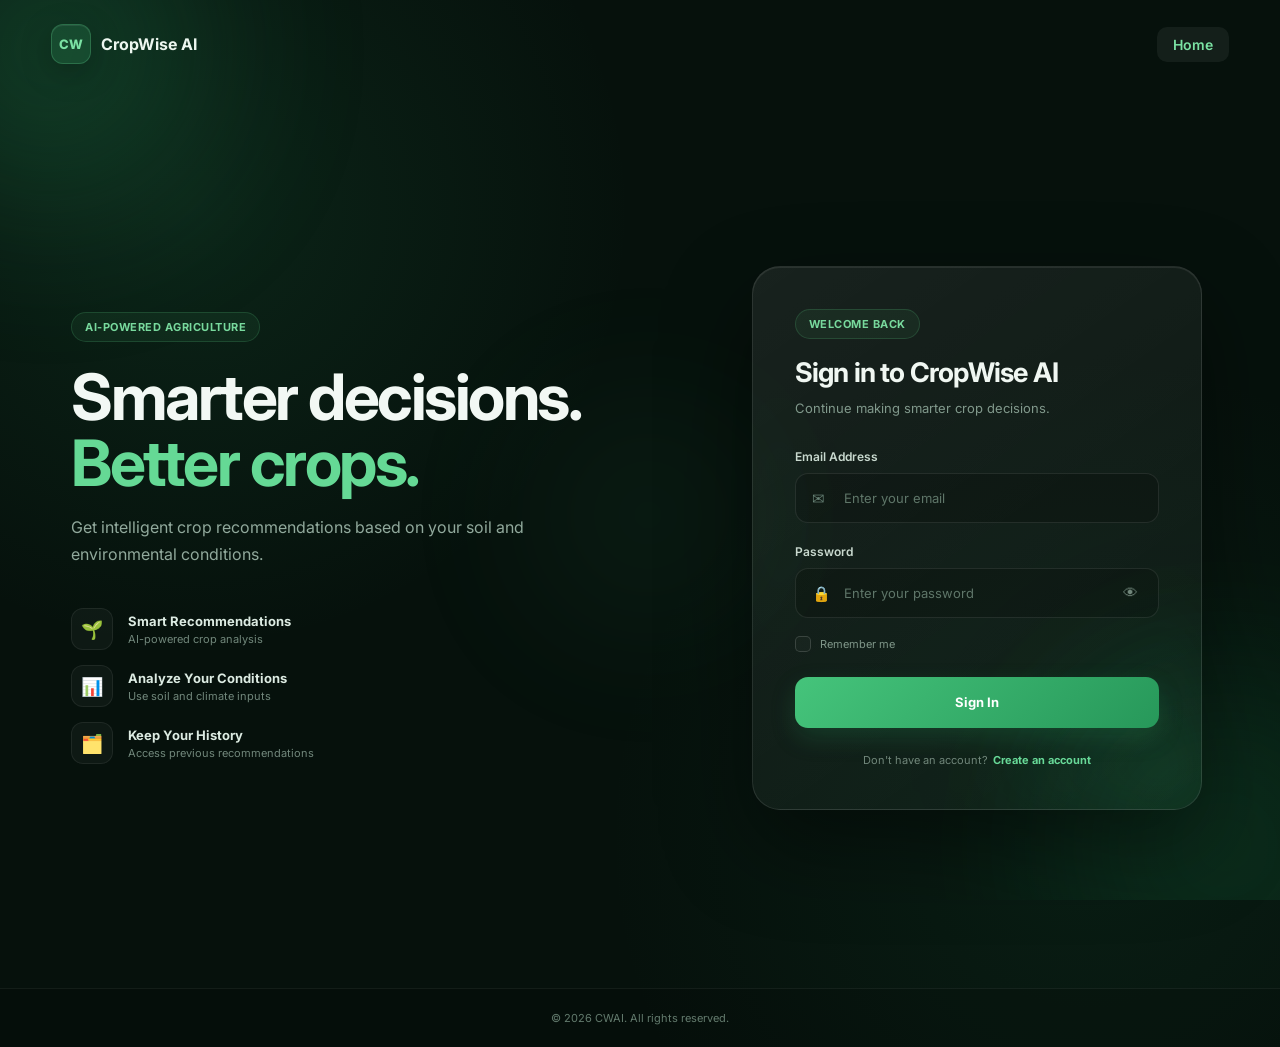
==== commit 509d827f: "Remove forgot password option from login" ====
--- a/frontend/login.html
+++ b/frontend/login.html
@@ -166,10 +166,6 @@
                             <label for="password">
                                 Password
                             </label>
-
-                            <a href="#" class="forgot-link">
-                                Forgot password?
-                            </a>
 
                         </div>
 
